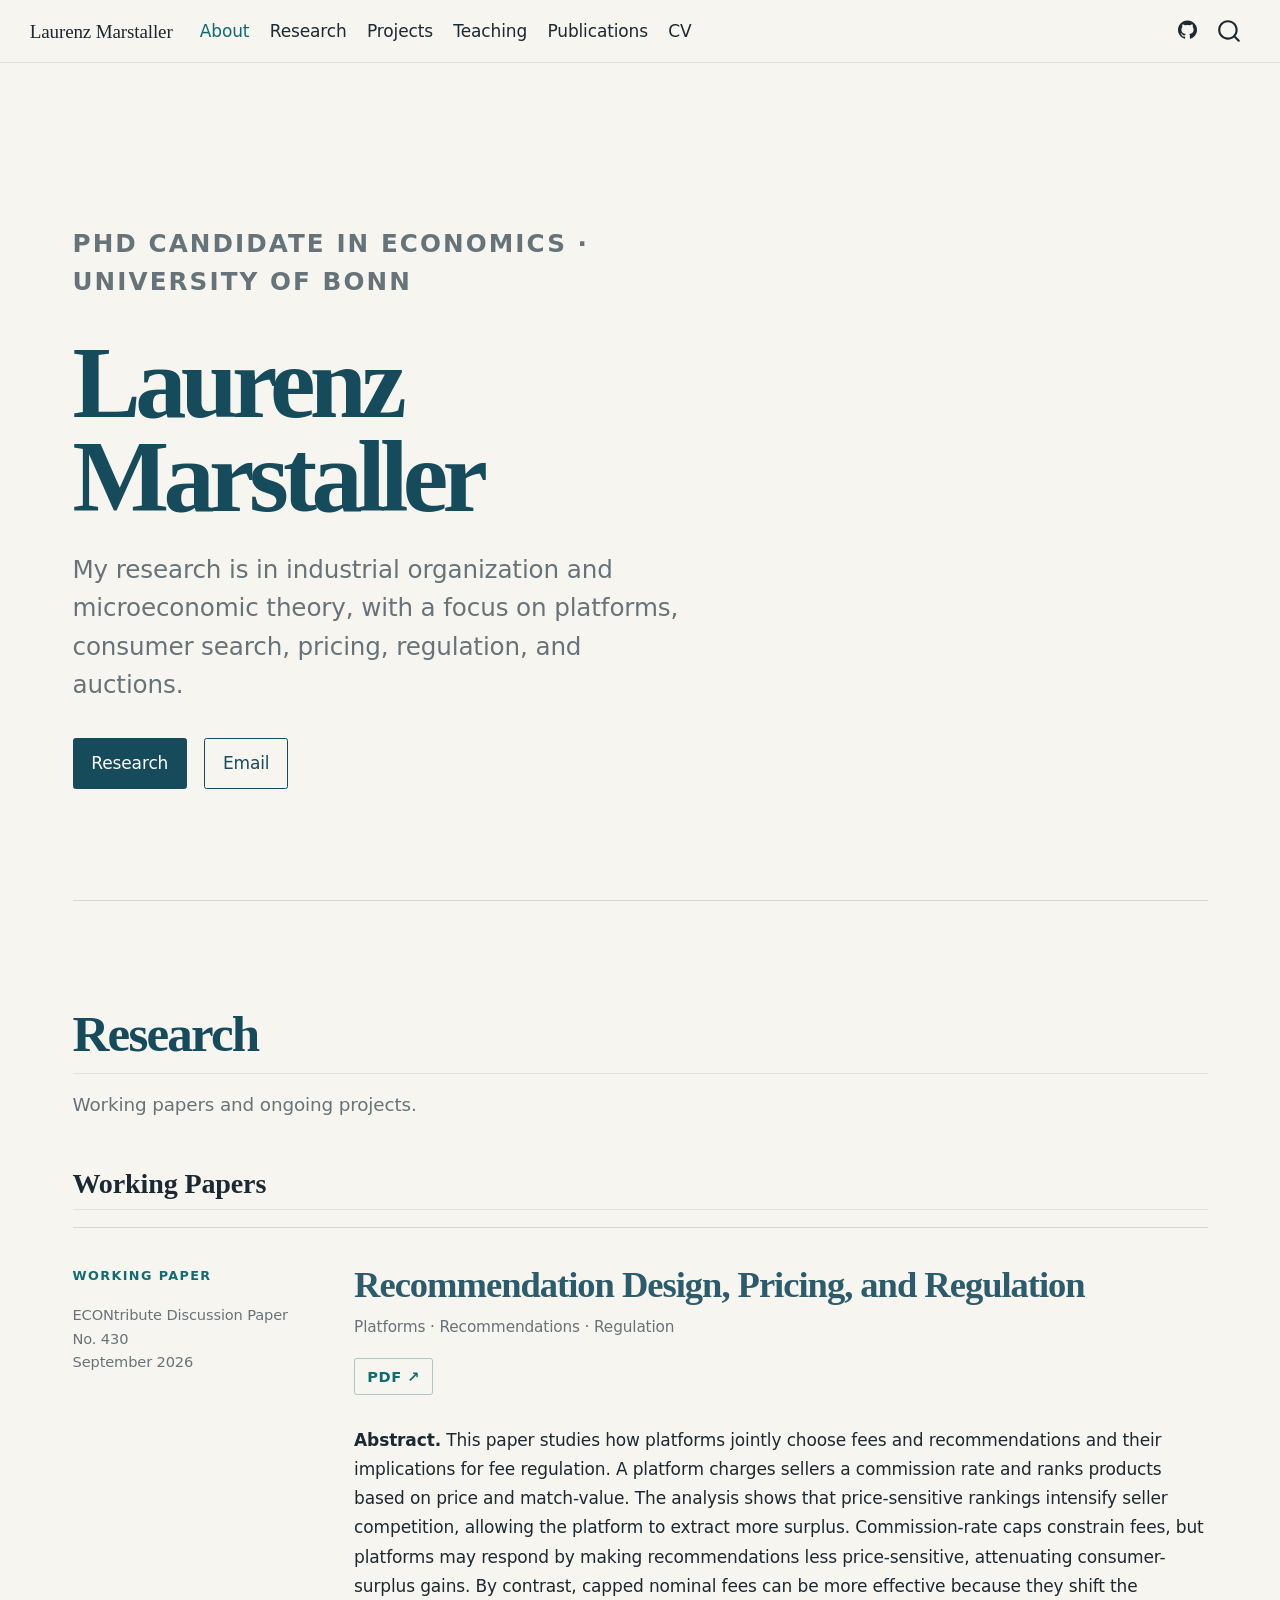
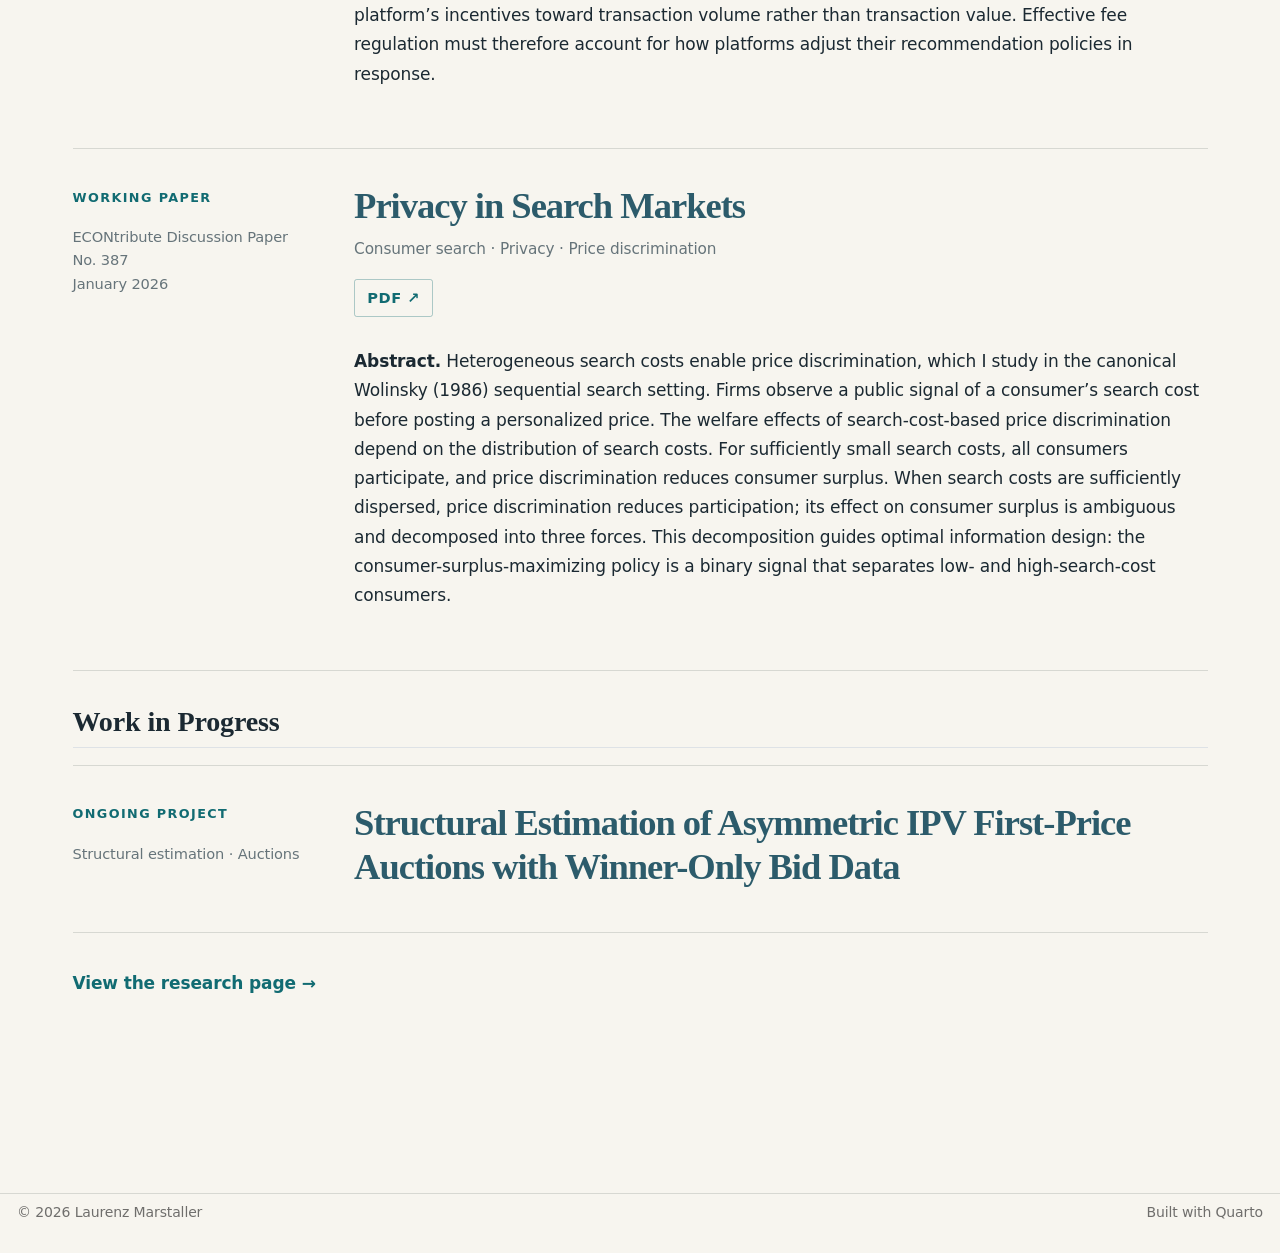
==== index.html @ 15c40e7c "Built site for gh-pages" ====
<!DOCTYPE html>
<html xmlns="http://www.w3.org/1999/xhtml" lang="en" xml:lang="en"><head>

<meta charset="utf-8">
<meta name="generator" content="quarto-1.10.18">

<meta name="viewport" content="width=device-width, initial-scale=1.0, user-scalable=yes">

<meta name="description" content="PhD candidate in Economics at the University of Bonn">

<title>Laurenz Marstaller</title>
<style>
/* Default styles provided by pandoc.
** See https://pandoc.org/MANUAL.html#variables-for-html for config info.
*/
span.smallcaps{font-variant: small-caps;}
div.columns{display: flex; gap: 1.5em;}
div.column{flex: auto;}
@media screen {
div.columns{gap: min(4vw, 1.5em);}
div.column{overflow-x: auto;}
}
div.hanging-indent{margin-left: 1.5em; text-indent: -1.5em;}
ul.task-list{list-style: none;}
ul.task-list li input[type="checkbox"] {
  width: 0.8em;
  margin: 0 0.8em 0.2em -1em; /* quarto-specific, see https://github.com/quarto-dev/quarto-cli/issues/4556 */ 
  vertical-align: middle;
}
</style>


<script src="site_libs/quarto-nav/quarto-nav.js"></script>
<script src="site_libs/clipboard/clipboard.min.js"></script>
<script src="site_libs/quarto-search/autocomplete.umd.js"></script>
<script src="site_libs/quarto-search/fuse.min.js"></script>
<script src="site_libs/quarto-search/quarto-search.js"></script>
<meta name="quarto:offset" content="./">
<script src="site_libs/quarto-html/quarto.js" type="module"></script>
<script src="site_libs/quarto-html/tabsets/tabsets.js" type="module"></script>
<script src="site_libs/quarto-html/popper.min.js"></script>
<script src="site_libs/quarto-html/tippy.umd.min.js"></script>
<script src="site_libs/quarto-html/anchor.min.js"></script>
<link href="site_libs/quarto-html/tippy.css" rel="stylesheet">
<link href="site_libs/quarto-html/quarto-syntax-highlighting-64a204ab8560d761af7679ceaba22944.css" rel="stylesheet" id="quarto-text-highlighting-styles">
<script src="site_libs/bootstrap/bootstrap.min.js"></script>
<link href="site_libs/bootstrap/bootstrap-icons.css" rel="stylesheet">
<link href="site_libs/bootstrap/bootstrap-db47bba4488d42dd11050252a118be88.min.css" rel="stylesheet" append-hash="true" id="quarto-bootstrap" data-mode="light">
<script id="quarto-search-options" type="application/json">{
  "location": "navbar",
  "copy-button": false,
  "collapse-after": 3,
  "panel-placement": "end",
  "type": "overlay",
  "limit": 50,
  "keyboard-shortcut": [
    "f",
    "/",
    "s"
  ],
  "show-item-context": false,
  "language": {
    "search-no-results-text": "No results",
    "search-matching-documents-text": "matching documents",
    "search-copy-link-title": "Copy link to search",
    "search-hide-matches-text": "Hide additional matches",
    "search-more-match-text": "more match in this document",
    "search-more-matches-text": "more matches in this document",
    "search-clear-button-title": "Clear",
    "search-text-placeholder": "",
    "search-detached-cancel-button-title": "Cancel",
    "search-submit-button-title": "Submit",
    "search-label": "Search"
  }
}</script>
<style>html{ scroll-behavior: smooth; }</style>


</head>

<body class="nav-fixed quarto-light">

<div id="quarto-search-results"></div>
  <header id="quarto-header" class="headroom fixed-top">
    <nav class="navbar navbar-expand-lg " data-bs-theme="dark">
      <div class="navbar-container container-fluid">
      <div class="navbar-brand-container mx-auto">
    <a class="navbar-brand" href="./index.html">
    <span class="navbar-title">Laurenz Marstaller</span>
    </a>
  </div>
            <div id="quarto-search" class="" title="Search"></div>
          <button class="navbar-toggler" type="button" data-bs-toggle="collapse" data-bs-target="#navbarCollapse" aria-controls="navbarCollapse" role="menu" aria-expanded="false" aria-label="Toggle navigation" onclick="if (window.quartoToggleHeadroom) { window.quartoToggleHeadroom(); }">
  <span class="navbar-toggler-icon"></span>
</button>
          <div class="collapse navbar-collapse" id="navbarCollapse">
            <ul class="navbar-nav navbar-nav-scroll me-auto">
  <li class="nav-item">
    <a class="nav-link active" href="./index.html" aria-current="page"> 
<span class="menu-text">About</span></a>
  </li>  
  <li class="nav-item">
    <a class="nav-link" href="./research.html"> 
<span class="menu-text">Research</span></a>
  </li>  
  <li class="nav-item">
    <a class="nav-link" href="./projects.html"> 
<span class="menu-text">Projects</span></a>
  </li>  
  <li class="nav-item">
    <a class="nav-link" href="./teaching.html"> 
<span class="menu-text">Teaching</span></a>
  </li>  
  <li class="nav-item">
    <a class="nav-link" href="./publications.html"> 
<span class="menu-text">Publications</span></a>
  </li>  
  <li class="nav-item">
    <a class="nav-link" href="./cv.html"> 
<span class="menu-text">CV</span></a>
  </li>  
</ul>
            <ul class="navbar-nav navbar-nav-scroll ms-auto">
  <li class="nav-item compact">
    <a class="nav-link" href="https://github.com/LaurenzMarstaller"> <i class="bi bi-github" role="img" aria-label="GitHub">
</i> 
<span class="menu-text"></span></a>
  </li>  
</ul>
          </div> <!-- /navcollapse -->
            <div class="quarto-navbar-tools">
</div>
      </div> <!-- /container-fluid -->
    </nav>
</header>
<!-- content -->
<div id="quarto-content" class="quarto-container page-columns page-rows-contents page-layout-full page-navbar">
<!-- sidebar -->
<!-- margin-sidebar -->
    
<!-- main -->
<main class="content column-page" id="quarto-document-content"><header id="title-block-header" class="quarto-title-block"></header>




<div class="academic-hero">
<div class="hero-kicker">
<p>PHD CANDIDATE IN ECONOMICS · UNIVERSITY OF BONN</p>
</div>
<section id="laurenz-marstaller" class="level1">
<h1>Laurenz Marstaller</h1>
<p>My research is in industrial organization and microeconomic theory, with a focus on platforms, consumer search, pricing, regulation, and auctions.</p>
<p><a href="./research.html" class="btn btn-primary">Research</a> <a href="mailto:laurenz.marstaller@uni-bonn.de" class="btn btn-outline-primary">Email</a></p>
</section>
</div>
<div class="section-rule">

</div>
<div class="research-section">
<section id="research" class="level2 section-heading">
<h2 class="anchored" data-anchor-id="research">Research</h2>
<p>Working papers and ongoing projects.</p>
</section>
<section id="working-papers" class="level2">
<h2 class="anchored" data-anchor-id="working-papers">Working Papers</h2>
<div class="paper-list">
<div class="paper-card">
<div class="paper-meta">
<div class="paper-type">
<p>Working paper</p>
</div>
<p>ECONtribute Discussion Paper No.&nbsp;430<br>
September 2026</p>
</div>
<section id="recommendation-design-pricing-and-regulation" class="level3 paper-body">
<h3 class="anchored" data-anchor-id="recommendation-design-pricing-and-regulation">Recommendation Design, Pricing, and Regulation</h3>
<div class="paper-topics">
<p>Platforms · Recommendations · Regulation</p>
</div>
<p><a href="https://www.econtribute.de/RePEc/ajk/ajkdps/ECONtribute_430_2026.pdf" class="paper-link">PDF</a></p>
<p><strong>Abstract.</strong> This paper studies how platforms jointly choose fees and recommendations and their implications for fee regulation. A platform charges sellers a commission rate and ranks products based on price and match-value. The analysis shows that price-sensitive rankings intensify seller competition, allowing the platform to extract more surplus. Commission-rate caps constrain fees, but platforms may respond by making recommendations less price-sensitive, attenuating consumer-surplus gains. By contrast, capped nominal fees can be more effective because they shift the platform’s incentives toward transaction volume rather than transaction value. Effective fee regulation must therefore account for how platforms adjust their recommendation policies in response.</p>
</section>
</div>
<div class="paper-card">
<div class="paper-meta">
<div class="paper-type">
<p>Working paper</p>
</div>
<p>ECONtribute Discussion Paper No.&nbsp;387<br>
January 2026</p>
</div>
<section id="privacy-in-search-markets" class="level3 paper-body">
<h3 class="anchored" data-anchor-id="privacy-in-search-markets">Privacy in Search Markets</h3>
<div class="paper-topics">
<p>Consumer search · Privacy · Price discrimination</p>
</div>
<p><a href="https://www.econtribute.de/RePEc/ajk/ajkdps/ECONtribute_387_2026.pdf" class="paper-link">PDF</a></p>
<p><strong>Abstract.</strong> Heterogeneous search costs enable price discrimination, which I study in the canonical Wolinsky (1986) sequential search setting. Firms observe a public signal of a consumer’s search cost before posting a personalized price. The welfare effects of search-cost-based price discrimination depend on the distribution of search costs. For sufficiently small search costs, all consumers participate, and price discrimination reduces consumer surplus. When search costs are sufficiently dispersed, price discrimination reduces participation; its effect on consumer surplus is ambiguous and decomposed into three forces. This decomposition guides optimal information design: the consumer-surplus-maximizing policy is a binary signal that separates low- and high-search-cost consumers.</p>
</section>
</div>
</div>
</section>
<section id="work-in-progress" class="level2">
<h2 class="anchored" data-anchor-id="work-in-progress">Work in Progress</h2>
<div class="paper-list">
<div class="paper-card paper-card-compact">
<div class="paper-meta">
<div class="paper-type">
<p>Ongoing project</p>
</div>
<p>Structural estimation · Auctions</p>
</div>
<section id="structural-estimation-of-asymmetric-ipv-first-price-auctions-with-winner-only-bid-data" class="level3 paper-body">
<h3 class="anchored" data-anchor-id="structural-estimation-of-asymmetric-ipv-first-price-auctions-with-winner-only-bid-data">Structural Estimation of Asymmetric IPV First-Price Auctions with Winner-Only Bid Data</h3>
</section>
</div>
</div>
<p><a href="./research.html" class="research-more">View the research page →</a></p>
</section>
</div>



</main> <!-- /main -->
<script id="quarto-html-after-body" type="application/javascript">
  window.document.addEventListener("DOMContentLoaded", function (event) {
    const icon = "";
    const anchorJS = new window.AnchorJS();
    anchorJS.options = {
      placement: 'right',
      icon: icon
    };
    anchorJS.add('.anchored');
    const isCodeAnnotation = (el) => {
      for (const clz of el.classList) {
        if (clz.startsWith('code-annotation-')) {                     
          return true;
        }
      }
      return false;
    }
    const onCopySuccess = function(e) {
      // button target
      const button = e.trigger;
      // don't keep focus
      button.blur();
      // flash "checked"
      button.classList.add('code-copy-button-checked');
      var currentTitle = button.getAttribute("title");
      button.setAttribute("title", "Copied!");
      let tooltip;
      if (window.bootstrap) {
        button.setAttribute("data-bs-toggle", "tooltip");
        button.setAttribute("data-bs-placement", "left");
        button.setAttribute("data-bs-title", "Copied!");
        tooltip = new bootstrap.Tooltip(button, 
          { trigger: "manual", 
            customClass: "code-copy-button-tooltip",
            offset: [0, -8]});
        tooltip.show();    
      }
      setTimeout(function() {
        if (tooltip) {
          tooltip.hide();
          button.removeAttribute("data-bs-title");
          button.removeAttribute("data-bs-toggle");
          button.removeAttribute("data-bs-placement");
        }
        button.setAttribute("title", currentTitle);
        button.classList.remove('code-copy-button-checked');
      }, 1000);
      // clear code selection
      e.clearSelection();
    }
    const getTextToCopy = function(trigger) {
      const outerScaffold = trigger.parentElement.cloneNode(true);
      const codeEl = outerScaffold.querySelector('code');
      for (const childEl of codeEl.children) {
        if (isCodeAnnotation(childEl)) {
          childEl.remove();
        }
      }
      return codeEl.innerText;
    }
    const clipboard = new window.ClipboardJS('.code-copy-button:not([data-in-quarto-modal])', {
      text: getTextToCopy
    });
    clipboard.on('success', onCopySuccess);
    if (window.document.getElementById('quarto-embedded-source-code-modal')) {
      const clipboardModal = new window.ClipboardJS('.code-copy-button[data-in-quarto-modal]', {
        text: getTextToCopy,
        container: window.document.getElementById('quarto-embedded-source-code-modal')
      });
      clipboardModal.on('success', onCopySuccess);
    }
      var localhostRegex = new RegExp(/^(?:http|https):\/\/localhost\:?[0-9]*\//);
      var mailtoRegex = new RegExp(/^mailto:/);
        var filterRegex = new RegExp("https:\/\/laurenzmarstaller\.github\.io");
      var isInternal = (href) => {
          return filterRegex.test(href) || localhostRegex.test(href) || mailtoRegex.test(href);
      }
      // Inspect non-navigation links and adorn them if external
     var links = window.document.querySelectorAll('a[href]:not(.nav-link):not(.navbar-brand):not(.toc-action):not(.sidebar-link):not(.sidebar-item-toggle):not(.pagination-link):not(.no-external):not([aria-hidden]):not(.dropdown-item):not(.quarto-navigation-tool):not(.about-link)');
      for (var i=0; i<links.length; i++) {
        const link = links[i];
        if (!isInternal(link.href)) {
          // undo the damage that might have been done by quarto-nav.js in the case of
          // links that we want to consider external
          if (link.dataset.originalHref !== undefined) {
            link.href = link.dataset.originalHref;
          }
            // target, if specified
            link.setAttribute("target", "_blank");
            if (link.getAttribute("rel") === null) {
              link.setAttribute("rel", "noopener");
            }
        }
      }
    function tippyHover(el, contentFn, onTriggerFn, onUntriggerFn) {
      const config = {
        allowHTML: true,
        maxWidth: 500,
        delay: 100,
        arrow: false,
        appendTo: function(el) {
            return el.parentElement;
        },
        interactive: true,
        interactiveBorder: 10,
        theme: 'quarto',
        placement: 'bottom-start',
      };
      if (contentFn) {
        config.content = contentFn;
      }
      if (onTriggerFn) {
        config.onTrigger = onTriggerFn;
      }
      if (onUntriggerFn) {
        config.onUntrigger = onUntriggerFn;
      }
      window.tippy(el, config); 
    }
    const noterefs = window.document.querySelectorAll('a[role="doc-noteref"]');
    for (var i=0; i<noterefs.length; i++) {
      const ref = noterefs[i];
      tippyHover(ref, function() {
        // use id or data attribute instead here
        let href = ref.getAttribute('data-footnote-href') || ref.getAttribute('href');
        try { href = new URL(href).hash; } catch {}
        const id = href.replace(/^#\/?/, "");
        const note = window.document.getElementById(id);
        if (note) {
          return note.innerHTML;
        } else {
          return "";
        }
      });
    }
    const xrefs = window.document.querySelectorAll('a.quarto-xref');
    const processXRef = (id, note) => {
      // Strip column container classes
      const stripColumnClz = (el) => {
        el.classList.remove("page-full", "page-columns");
        if (el.children) {
          for (const child of el.children) {
            stripColumnClz(child);
          }
        }
      }
      stripColumnClz(note)
      if (id === null || id.startsWith('sec-')) {
        // Special case sections, only their first couple elements
        const container = document.createElement("div");
        if (note.children && note.children.length > 2) {
          container.appendChild(note.children[0].cloneNode(true));
          for (let i = 1; i < note.children.length; i++) {
            const child = note.children[i];
            if (child.tagName === "P" && child.innerText === "") {
              continue;
            } else {
              container.appendChild(child.cloneNode(true));
              break;
            }
          }
          if (window.Quarto?.typesetMath) {
            window.Quarto.typesetMath(container);
          }
          return container.innerHTML
        } else {
          if (window.Quarto?.typesetMath) {
            window.Quarto.typesetMath(note);
          }
          return note.innerHTML;
        }
      } else {
        // Remove any anchor links if they are present
        const anchorLink = note.querySelector('a.anchorjs-link');
        if (anchorLink) {
          anchorLink.remove();
        }
        if (window.Quarto?.typesetMath) {
          window.Quarto.typesetMath(note);
        }
        if (note.classList.contains("callout")) {
          return note.outerHTML;
        } else {
          return note.innerHTML;
        }
      }
    }
    for (var i=0; i<xrefs.length; i++) {
      const xref = xrefs[i];
      tippyHover(xref, undefined, function(instance) {
        instance.disable();
        let url = xref.getAttribute('href');
        let hash = undefined; 
        if (url.startsWith('#')) {
          hash = url;
        } else {
          try { hash = new URL(url).hash; } catch {}
        }
        if (hash) {
          const id = hash.replace(/^#\/?/, "");
          const note = window.document.getElementById(id);
          if (note !== null) {
            try {
              const html = processXRef(id, note.cloneNode(true));
              instance.setContent(html);
            } finally {
              instance.enable();
              instance.show();
            }
          } else {
            // See if we can fetch this
            fetch(url.split('#')[0])
            .then(res => res.text())
            .then(html => {
              const parser = new DOMParser();
              const htmlDoc = parser.parseFromString(html, "text/html");
              const note = htmlDoc.getElementById(id);
              if (note !== null) {
                const html = processXRef(id, note);
                instance.setContent(html);
              } 
            }).finally(() => {
              instance.enable();
              instance.show();
            });
          }
        } else {
          // See if we can fetch a full url (with no hash to target)
          // This is a special case and we should probably do some content thinning / targeting
          fetch(url)
          .then(res => res.text())
          .then(html => {
            const parser = new DOMParser();
            const htmlDoc = parser.parseFromString(html, "text/html");
            const note = htmlDoc.querySelector('main.content');
            if (note !== null) {
              // This should only happen for chapter cross references
              // (since there is no id in the URL)
              // remove the first header
              if (note.children.length > 0 && note.children[0].tagName === "HEADER") {
                note.children[0].remove();
              }
              const html = processXRef(null, note);
              instance.setContent(html);
            } 
          }).finally(() => {
            instance.enable();
            instance.show();
          });
        }
      }, function(instance) {
      });
    }
        let selectedAnnoteEl;
        const selectorForAnnotation = ( cell, annotation) => {
          let cellAttr = 'data-code-cell="' + cell + '"';
          let lineAttr = 'data-code-annotation="' +  annotation + '"';
          const selector = 'span[' + cellAttr + '][' + lineAttr + ']';
          return selector;
        }
        const selectCodeLines = (annoteEl) => {
          const doc = window.document;
          const targetCell = annoteEl.getAttribute("data-target-cell");
          const targetAnnotation = annoteEl.getAttribute("data-target-annotation");
          const annoteSpan = window.document.querySelector(selectorForAnnotation(targetCell, targetAnnotation));
          const lines = annoteSpan.getAttribute("data-code-lines").split(",");
          const lineIds = lines.map((line) => {
            return targetCell + "-" + line;
          })
          let top = null;
          let height = null;
          let parent = null;
          if (lineIds.length > 0) {
              //compute the position of the single el (top and bottom and make a div)
              const el = window.document.getElementById(lineIds[0]);
              top = el.offsetTop;
              height = el.offsetHeight;
              parent = el.parentElement.parentElement;
            if (lineIds.length > 1) {
              const lastEl = window.document.getElementById(lineIds[lineIds.length - 1]);
              const bottom = lastEl.offsetTop + lastEl.offsetHeight;
              height = bottom - top;
            }
            if (top !== null && height !== null && parent !== null) {
              // cook up a div (if necessary) and position it 
              let div = window.document.getElementById("code-annotation-line-highlight");
              if (div === null) {
                div = window.document.createElement("div");
                div.setAttribute("id", "code-annotation-line-highlight");
                div.style.position = 'absolute';
                parent.appendChild(div);
              }
              div.style.top = top - 2 + "px";
              div.style.height = height + 4 + "px";
              div.style.left = 0;
              let gutterDiv = window.document.getElementById("code-annotation-line-highlight-gutter");
              if (gutterDiv === null) {
                gutterDiv = window.document.createElement("div");
                gutterDiv.setAttribute("id", "code-annotation-line-highlight-gutter");
                gutterDiv.style.position = 'absolute';
                const codeCell = window.document.getElementById(targetCell);
                const gutter = codeCell.querySelector('.code-annotation-gutter');
                gutter.appendChild(gutterDiv);
              }
              gutterDiv.style.top = top - 2 + "px";
              gutterDiv.style.height = height + 4 + "px";
            }
            selectedAnnoteEl = annoteEl;
          }
        };
        const unselectCodeLines = () => {
          const elementsIds = ["code-annotation-line-highlight", "code-annotation-line-highlight-gutter"];
          elementsIds.forEach((elId) => {
            const div = window.document.getElementById(elId);
            if (div) {
              div.remove();
            }
          });
          selectedAnnoteEl = undefined;
        };
          // Handle positioning of the toggle
      window.addEventListener(
        "resize",
        throttle(() => {
          elRect = undefined;
          if (selectedAnnoteEl) {
            selectCodeLines(selectedAnnoteEl);
          }
        }, 10)
      );
      function throttle(fn, ms) {
      let throttle = false;
      let timer;
        return (...args) => {
          if(!throttle) { // first call gets through
              fn.apply(this, args);
              throttle = true;
          } else { // all the others get throttled
              if(timer) clearTimeout(timer); // cancel #2
              timer = setTimeout(() => {
                fn.apply(this, args);
                timer = throttle = false;
              }, ms);
          }
        };
      }
        // Attach click handler to the DT
        const annoteDls = window.document.querySelectorAll('dt[data-target-cell]');
        for (const annoteDlNode of annoteDls) {
          annoteDlNode.addEventListener('click', (event) => {
            const clickedEl = event.target;
            if (clickedEl !== selectedAnnoteEl) {
              unselectCodeLines();
              const activeEl = window.document.querySelector('dt[data-target-cell].code-annotation-active');
              if (activeEl) {
                activeEl.classList.remove('code-annotation-active');
              }
              selectCodeLines(clickedEl);
              clickedEl.classList.add('code-annotation-active');
            } else {
              // Unselect the line
              unselectCodeLines();
              clickedEl.classList.remove('code-annotation-active');
            }
          });
        }
    const findCites = (el) => {
      const parentEl = el.parentElement;
      if (parentEl) {
        const cites = parentEl.dataset.cites;
        if (cites) {
          return {
            el,
            cites: cites.split(' ')
          };
        } else {
          return findCites(el.parentElement)
        }
      } else {
        return undefined;
      }
    };
    var bibliorefs = window.document.querySelectorAll('a[role="doc-biblioref"]');
    for (var i=0; i<bibliorefs.length; i++) {
      const ref = bibliorefs[i];
      const citeInfo = findCites(ref);
      if (citeInfo) {
        tippyHover(citeInfo.el, function() {
          var popup = window.document.createElement('div');
          citeInfo.cites.forEach(function(cite) {
            var citeDiv = window.document.createElement('div');
            citeDiv.classList.add('hanging-indent');
            citeDiv.classList.add('csl-entry');
            var biblioDiv = window.document.getElementById('ref-' + cite);
            if (biblioDiv) {
              citeDiv.innerHTML = biblioDiv.innerHTML;
            }
            popup.appendChild(citeDiv);
          });
          return popup.innerHTML;
        });
      }
    }
  });
  </script>
</div> <!-- /content -->
<footer class="footer">
  <div class="nav-footer">
    <div class="nav-footer-left">
<p>© 2026 Laurenz Marstaller</p>
</div>   
    <div class="nav-footer-center">
      &nbsp;
    </div>
    <div class="nav-footer-right">
<p>Built with Quarto</p>
</div>
  </div>
</footer>




<script src="site_libs/quarto-html/zenscroll-min.js"></script>
</body></html>
---- site_libs/quarto-html/tippy.css ----
.tippy-box[data-animation=fade][data-state=hidden]{opacity:0}[data-tippy-root]{max-width:calc(100vw - 10px)}.tippy-box{position:relative;background-color:#333;color:#fff;border-radius:4px;font-size:14px;line-height:1.4;white-space:normal;outline:0;transition-property:transform,visibility,opacity}.tippy-box[data-placement^=top]>.tippy-arrow{bottom:0}.tippy-box[data-placement^=top]>.tippy-arrow:before{bottom:-7px;left:0;border-width:8px 8px 0;border-top-color:initial;transform-origin:center top}.tippy-box[data-placement^=bottom]>.tippy-arrow{top:0}.tippy-box[data-placement^=bottom]>.tippy-arrow:before{top:-7px;left:0;border-width:0 8px 8px;border-bottom-color:initial;transform-origin:center bottom}.tippy-box[data-placement^=left]>.tippy-arrow{right:0}.tippy-box[data-placement^=left]>.tippy-arrow:before{border-width:8px 0 8px 8px;border-left-color:initial;right:-7px;transform-origin:center left}.tippy-box[data-placement^=right]>.tippy-arrow{left:0}.tippy-box[data-placement^=right]>.tippy-arrow:before{left:-7px;border-width:8px 8px 8px 0;border-right-color:initial;transform-origin:center right}.tippy-box[data-inertia][data-state=visible]{transition-timing-function:cubic-bezier(.54,1.5,.38,1.11)}.tippy-arrow{width:16px;height:16px;color:#333}.tippy-arrow:before{content:"";position:absolute;border-color:transparent;border-style:solid}.tippy-content{position:relative;padding:5px 9px;z-index:1}
---- site_libs/quarto-html/quarto-syntax-highlighting-64a204ab8560d761af7679ceaba22944.css ----
/* quarto syntax highlight colors */
:root {
  --quarto-hl-ot-color: #003B4F;
  --quarto-hl-at-color: #657422;
  --quarto-hl-ss-color: #20794D;
  --quarto-hl-an-color: #5E5E5E;
  --quarto-hl-fu-color: #4758AB;
  --quarto-hl-st-color: #20794D;
  --quarto-hl-cf-color: #003B4F;
  --quarto-hl-op-color: #5E5E5E;
  --quarto-hl-er-color: #AD0000;
  --quarto-hl-bn-color: #AD0000;
  --quarto-hl-al-color: #AD0000;
  --quarto-hl-va-color: #111111;
  --quarto-hl-bu-color: inherit;
  --quarto-hl-ex-color: inherit;
  --quarto-hl-pp-color: #AD0000;
  --quarto-hl-in-color: #5E5E5E;
  --quarto-hl-vs-color: #20794D;
  --quarto-hl-wa-color: #5E5E5E;
  --quarto-hl-do-color: #5E5E5E;
  --quarto-hl-im-color: #00769E;
  --quarto-hl-ch-color: #20794D;
  --quarto-hl-dt-color: #AD0000;
  --quarto-hl-fl-color: #AD0000;
  --quarto-hl-co-color: #5E5E5E;
  --quarto-hl-cv-color: #5E5E5E;
  --quarto-hl-cn-color: #8f5902;
  --quarto-hl-sc-color: #5E5E5E;
  --quarto-hl-dv-color: #AD0000;
  --quarto-hl-kw-color: #003B4F;
}

/* other quarto variables */
:root {
  --quarto-font-monospace: SFMono-Regular, Menlo, Monaco, Consolas, "Liberation Mono", "Courier New", monospace;
}

/* syntax highlight based on Pandoc's rules */
pre > code.sourceCode > span {
  color: #003B4F;
}

code.sourceCode > span {
  color: #003B4F;
}

div.sourceCode,
div.sourceCode pre.sourceCode {
  color: #003B4F;
}

/* Normal */
code span {
  color: #003B4F;
}

/* Alert */
code span.al {
  color: #AD0000;
  font-style: inherit;
}

/* Annotation */
code span.an {
  color: #5E5E5E;
  font-style: inherit;
}

/* Attribute */
code span.at {
  color: #657422;
  font-style: inherit;
}

/* BaseN */
code span.bn {
  color: #AD0000;
  font-style: inherit;
}

/* BuiltIn */
code span.bu {
  font-style: inherit;
}

/* ControlFlow */
code span.cf {
  color: #003B4F;
  font-weight: bold;
  font-style: inherit;
}

/* Char */
code span.ch {
  color: #20794D;
  font-style: inherit;
}

/* Constant */
code span.cn {
  color: #8f5902;
  font-style: inherit;
}

/* Comment */
code span.co {
  color: #5E5E5E;
  font-style: inherit;
}

/* CommentVar */
code span.cv {
  color: #5E5E5E;
  font-style: italic;
}

/* Documentation */
code span.do {
  color: #5E5E5E;
  font-style: italic;
}

/* DataType */
code span.dt {
  color: #AD0000;
  font-style: inherit;
}

/* DecVal */
code span.dv {
  color: #AD0000;
  font-style: inherit;
}

/* Error */
code span.er {
  color: #AD0000;
  font-style: inherit;
}

/* Extension */
code span.ex {
  font-style: inherit;
}

/* Float */
code span.fl {
  color: #AD0000;
  font-style: inherit;
}

/* Function */
code span.fu {
  color: #4758AB;
  font-style: inherit;
}

/* Import */
code span.im {
  color: #00769E;
  font-style: inherit;
}

/* Information */
code span.in {
  color: #5E5E5E;
  font-style: inherit;
}

/* Keyword */
code span.kw {
  color: #003B4F;
  font-weight: bold;
  font-style: inherit;
}

/* Operator */
code span.op {
  color: #5E5E5E;
  font-style: inherit;
}

/* Other */
code span.ot {
  color: #003B4F;
  font-style: inherit;
}

/* Preprocessor */
code span.pp {
  color: #AD0000;
  font-style: inherit;
}

/* SpecialChar */
code span.sc {
  color: #5E5E5E;
  font-style: inherit;
}

/* SpecialString */
code span.ss {
  color: #20794D;
  font-style: inherit;
}

/* String */
code span.st {
  color: #20794D;
  font-style: inherit;
}

/* Variable */
code span.va {
  color: #111111;
  font-style: inherit;
}

/* VerbatimString */
code span.vs {
  color: #20794D;
  font-style: inherit;
}

/* Warning */
code span.wa {
  color: #5E5E5E;
  font-style: italic;
}

.prevent-inlining {
  content: "</";
}

/*# sourceMappingURL=9d8d5bb603a83b8298b89080a598c93b.css.map */
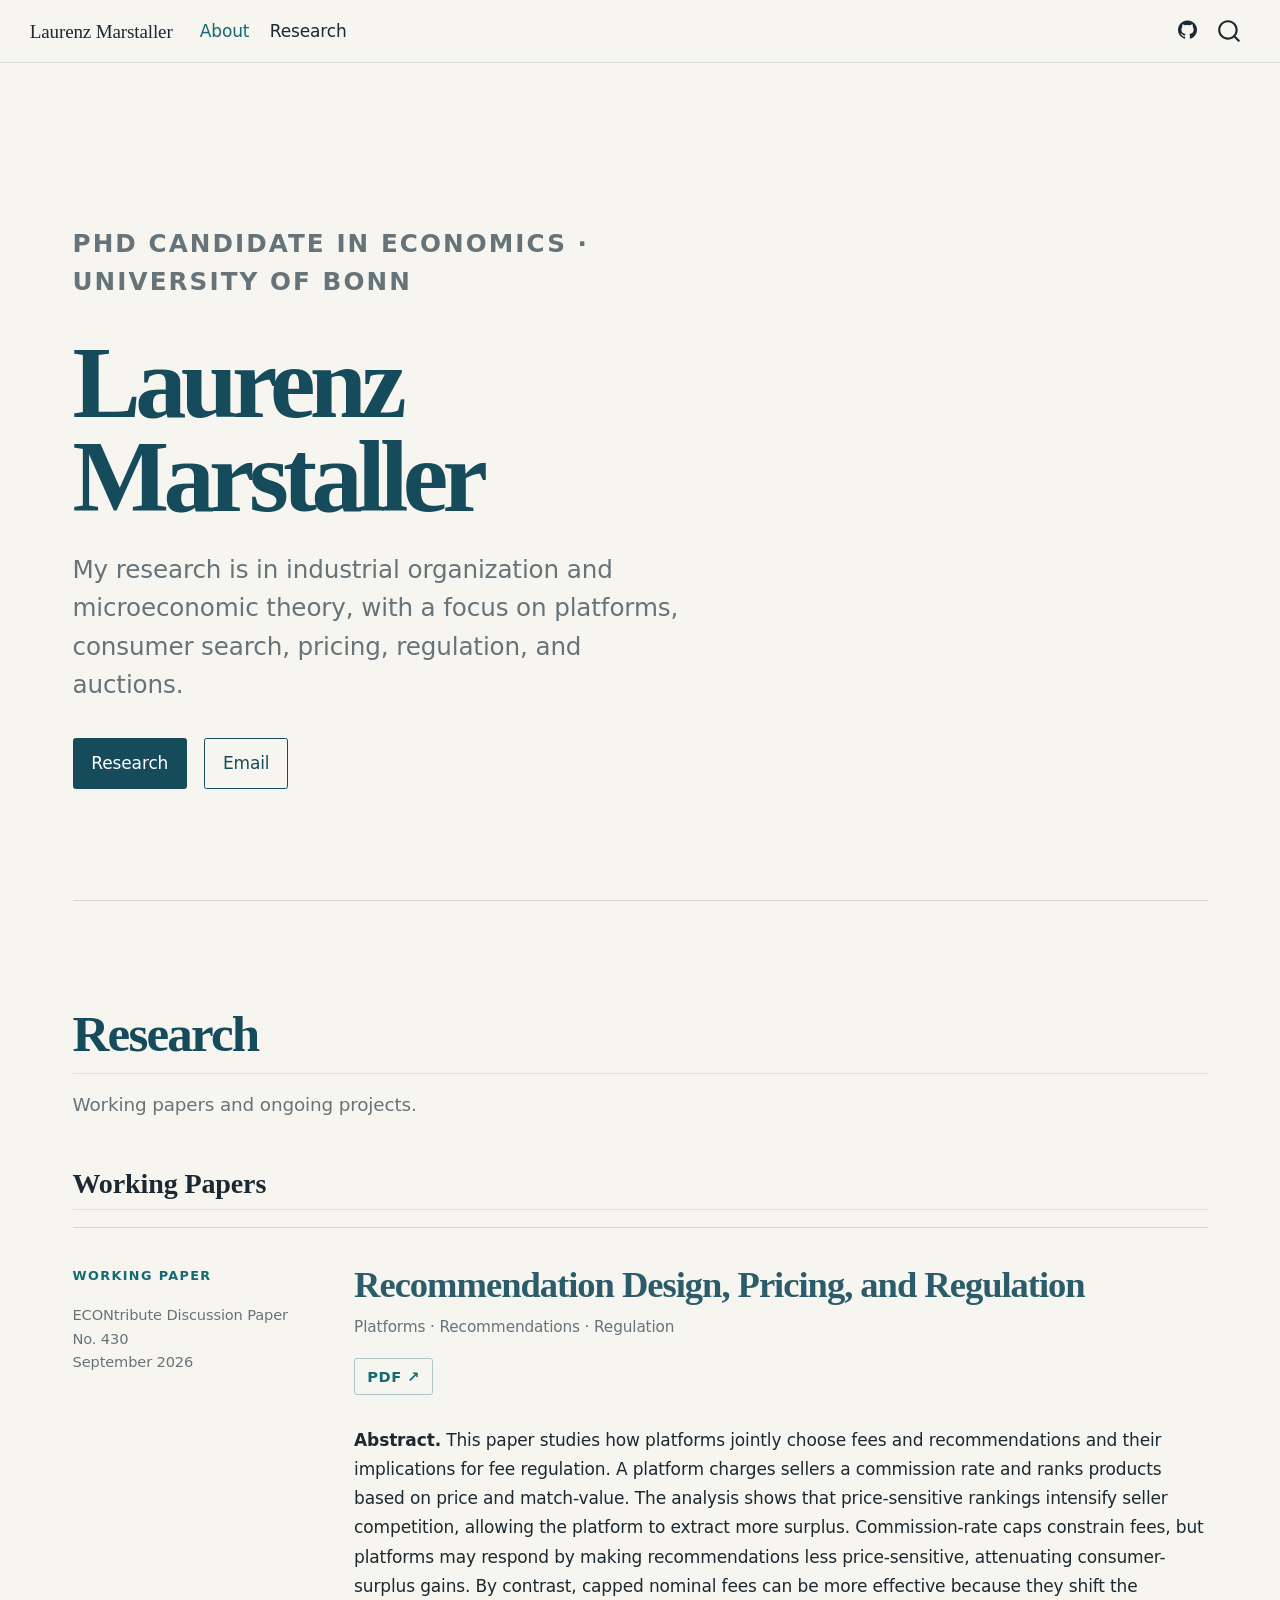
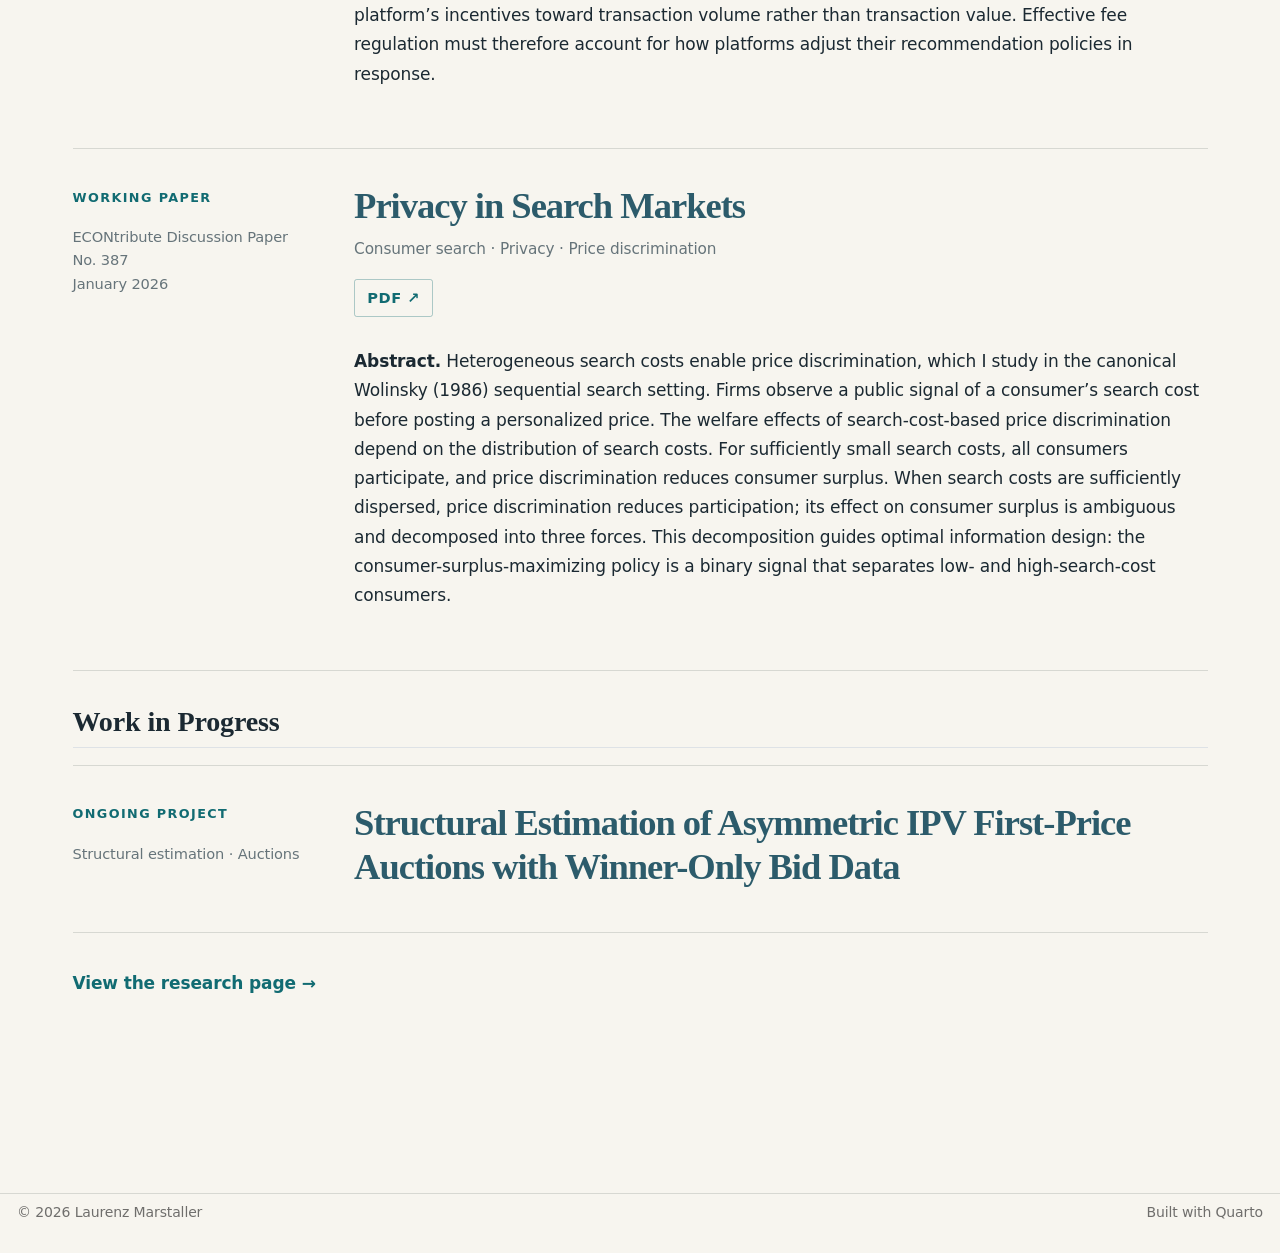
==== commit 410c006d: "Built site for gh-pages" ====
--- a/index.html
+++ b/index.html
@@ -103,22 +103,6 @@
     <a class="nav-link" href="./research.html"> 
 <span class="menu-text">Research</span></a>
   </li>  
-  <li class="nav-item">
-    <a class="nav-link" href="./projects.html"> 
-<span class="menu-text">Projects</span></a>
-  </li>  
-  <li class="nav-item">
-    <a class="nav-link" href="./teaching.html"> 
-<span class="menu-text">Teaching</span></a>
-  </li>  
-  <li class="nav-item">
-    <a class="nav-link" href="./publications.html"> 
-<span class="menu-text">Publications</span></a>
-  </li>  
-  <li class="nav-item">
-    <a class="nav-link" href="./cv.html"> 
-<span class="menu-text">CV</span></a>
-  </li>  
 </ul>
             <ul class="navbar-nav navbar-nav-scroll ms-auto">
   <li class="nav-item compact">
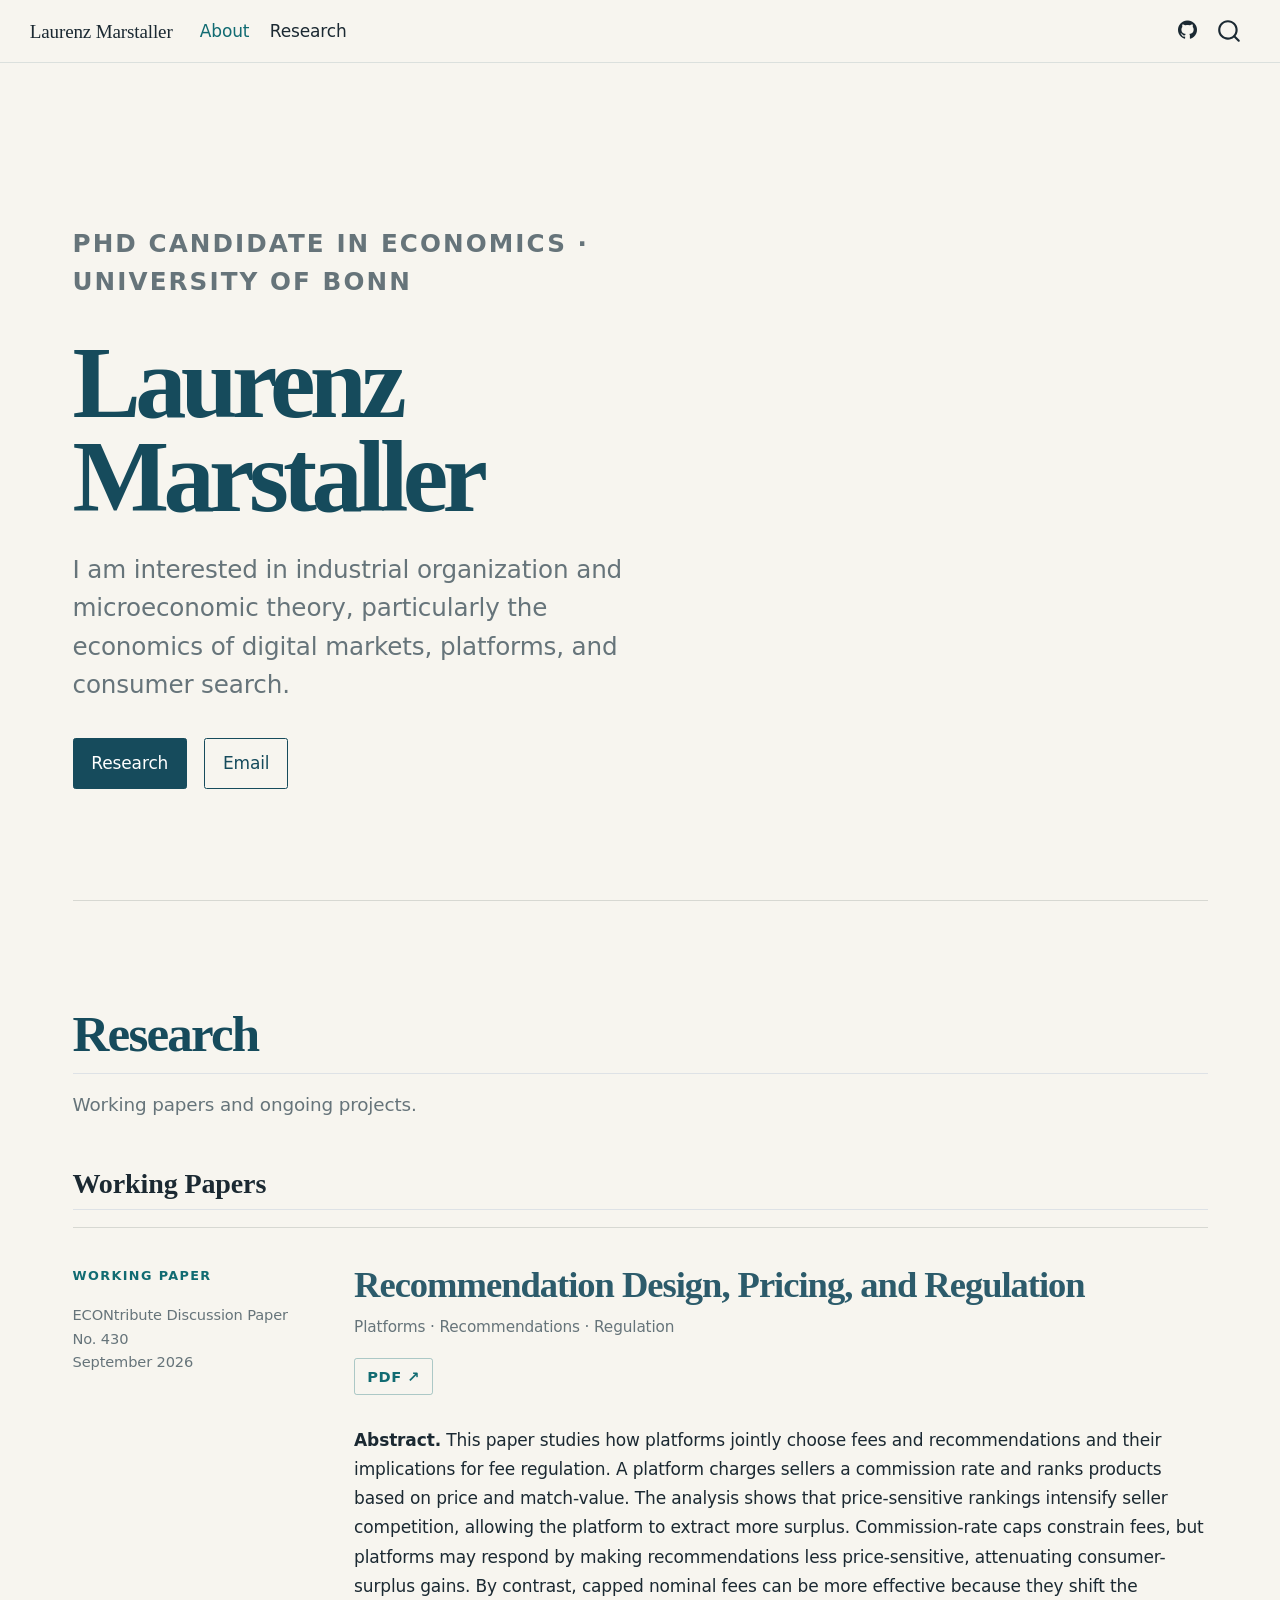
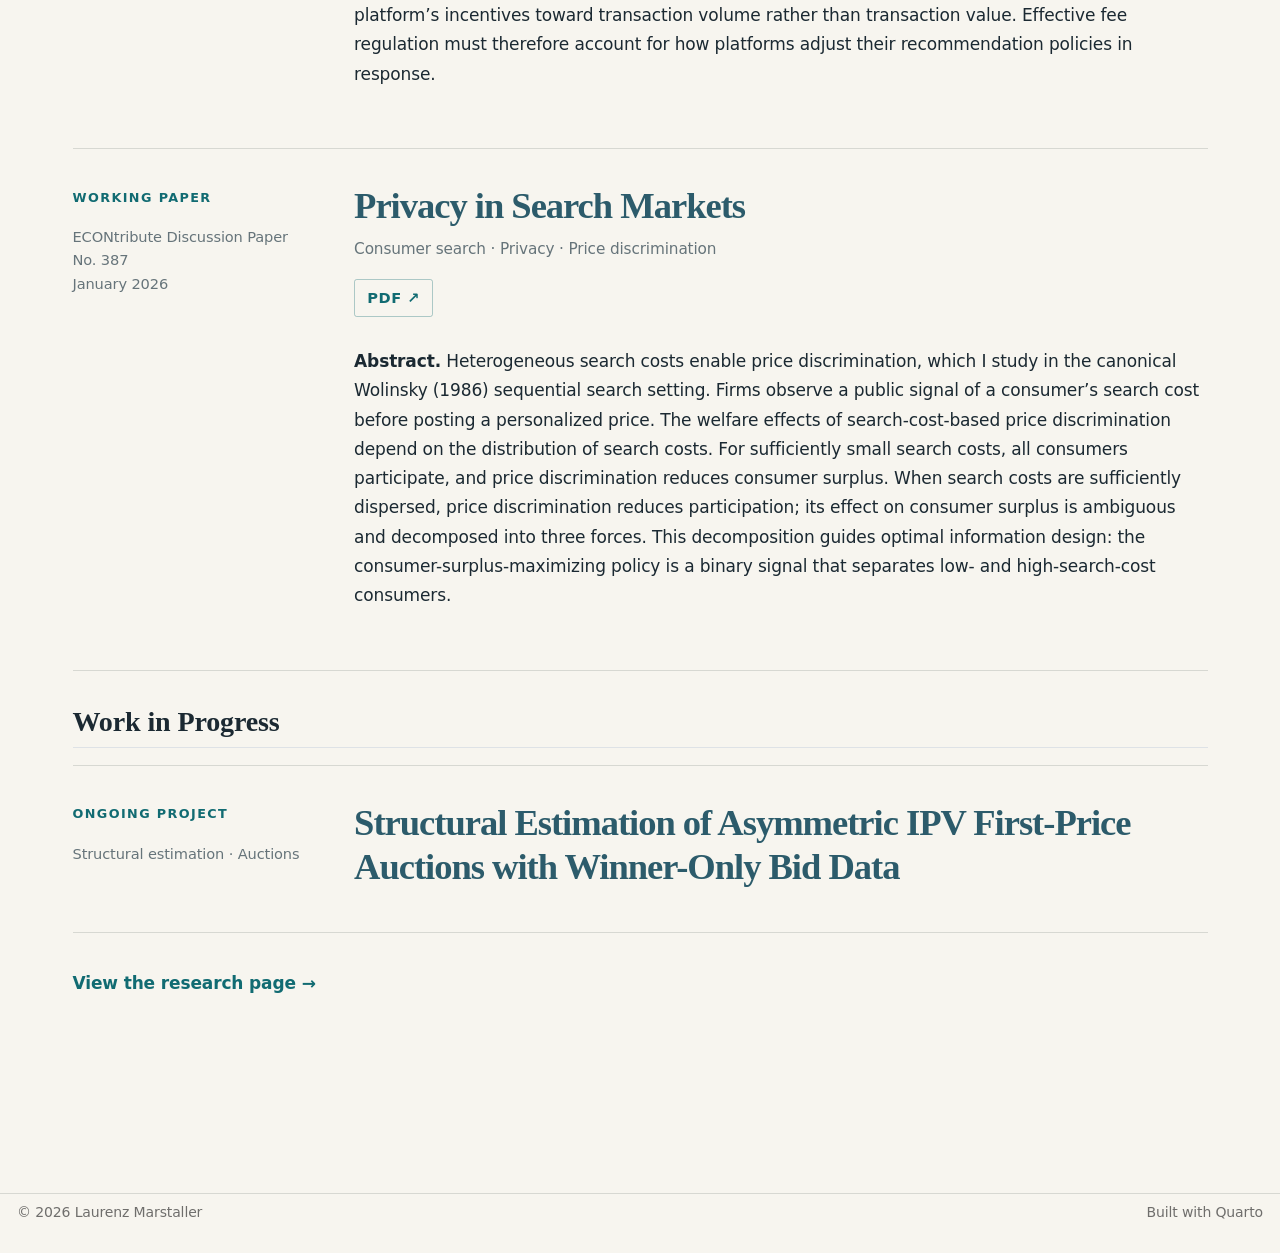
==== commit f074ea39: "Built site for gh-pages" ====
--- a/index.html
+++ b/index.html
@@ -134,7 +134,7 @@
 </div>
 <section id="laurenz-marstaller" class="level1">
 <h1>Laurenz Marstaller</h1>
-<p>My research is in industrial organization and microeconomic theory, with a focus on platforms, consumer search, pricing, regulation, and auctions.</p>
+<p>I am interested in industrial organization and microeconomic theory, particularly the economics of digital markets, platforms, and consumer search.</p>
 <p><a href="./research.html" class="btn btn-primary">Research</a> <a href="mailto:laurenz.marstaller@uni-bonn.de" class="btn btn-outline-primary">Email</a></p>
 </section>
 </div>
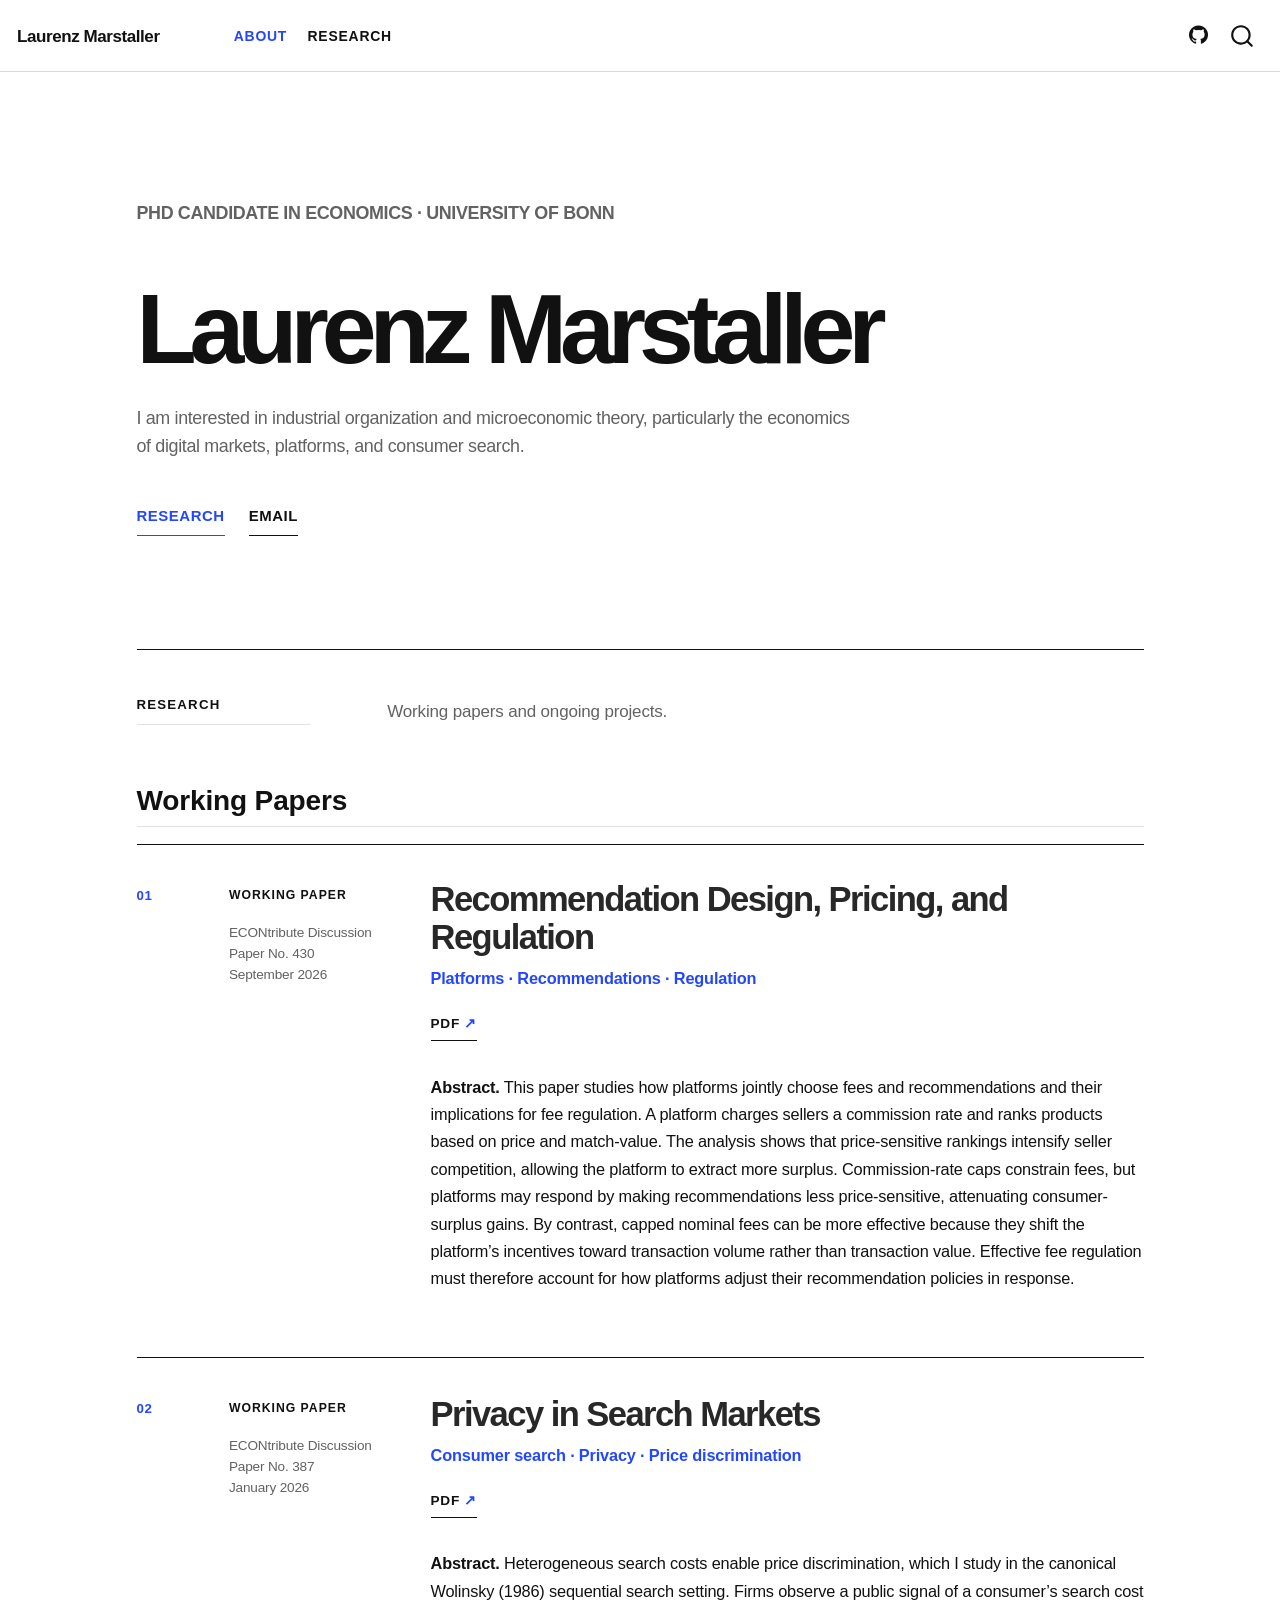
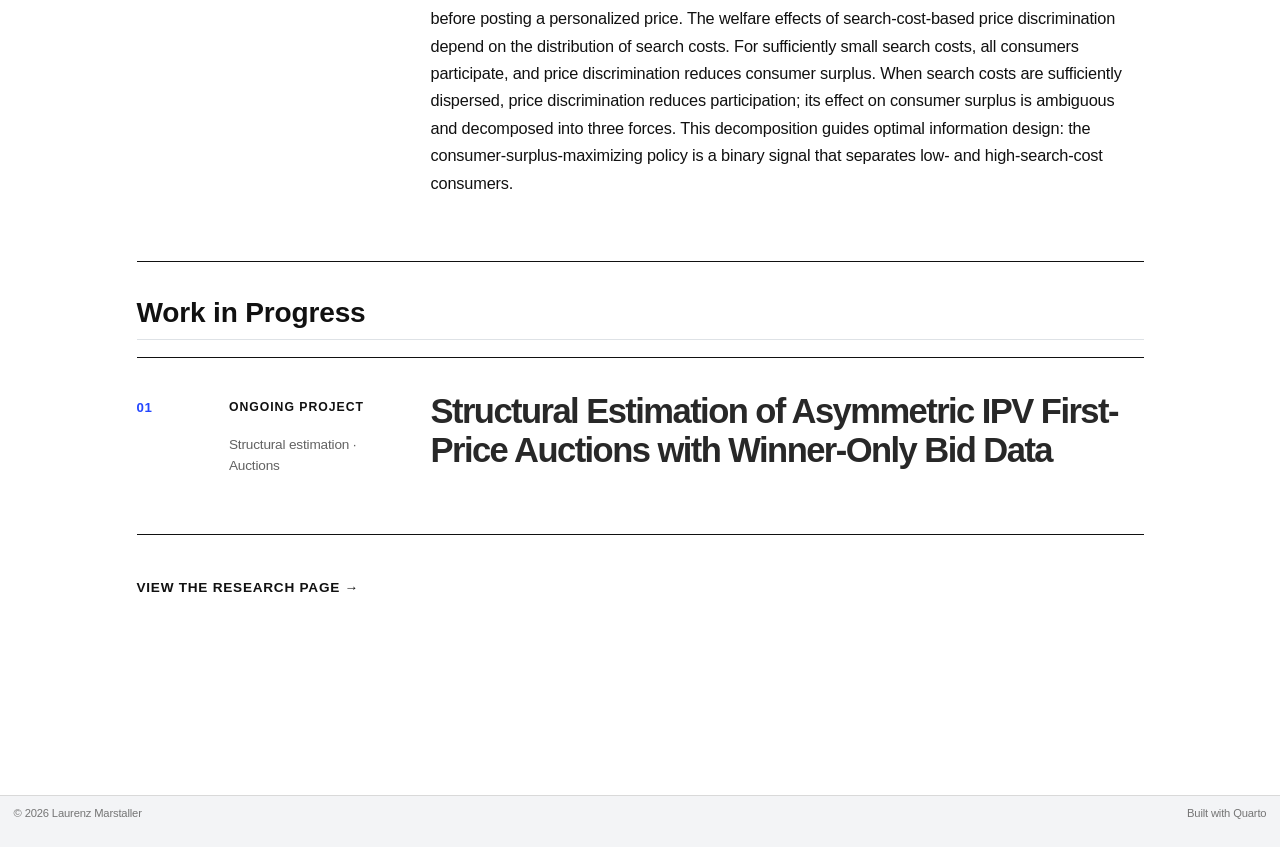
==== commit d3bcf204: "Built site for gh-pages" ====
--- a/index.html
+++ b/index.html
@@ -45,7 +45,7 @@
 <link href="site_libs/quarto-html/quarto-syntax-highlighting-64a204ab8560d761af7679ceaba22944.css" rel="stylesheet" id="quarto-text-highlighting-styles">
 <script src="site_libs/bootstrap/bootstrap.min.js"></script>
 <link href="site_libs/bootstrap/bootstrap-icons.css" rel="stylesheet">
-<link href="site_libs/bootstrap/bootstrap-db47bba4488d42dd11050252a118be88.min.css" rel="stylesheet" append-hash="true" id="quarto-bootstrap" data-mode="light">
+<link href="site_libs/bootstrap/bootstrap-601ffdcdbc358acdad69eddb49862bf3.min.css" rel="stylesheet" append-hash="true" id="quarto-bootstrap" data-mode="light">
 <script id="quarto-search-options" type="application/json">{
   "location": "navbar",
   "copy-button": false,
@@ -74,6 +74,7 @@
   }
 }</script>
 <style>html{ scroll-behavior: smooth; }</style>
+<meta name="google-site-verification" content="4iy7IMMv_2DfoBxsHywKnWP12nTfnTWvlPHQ3gkgEbc">
 
 
 </head>
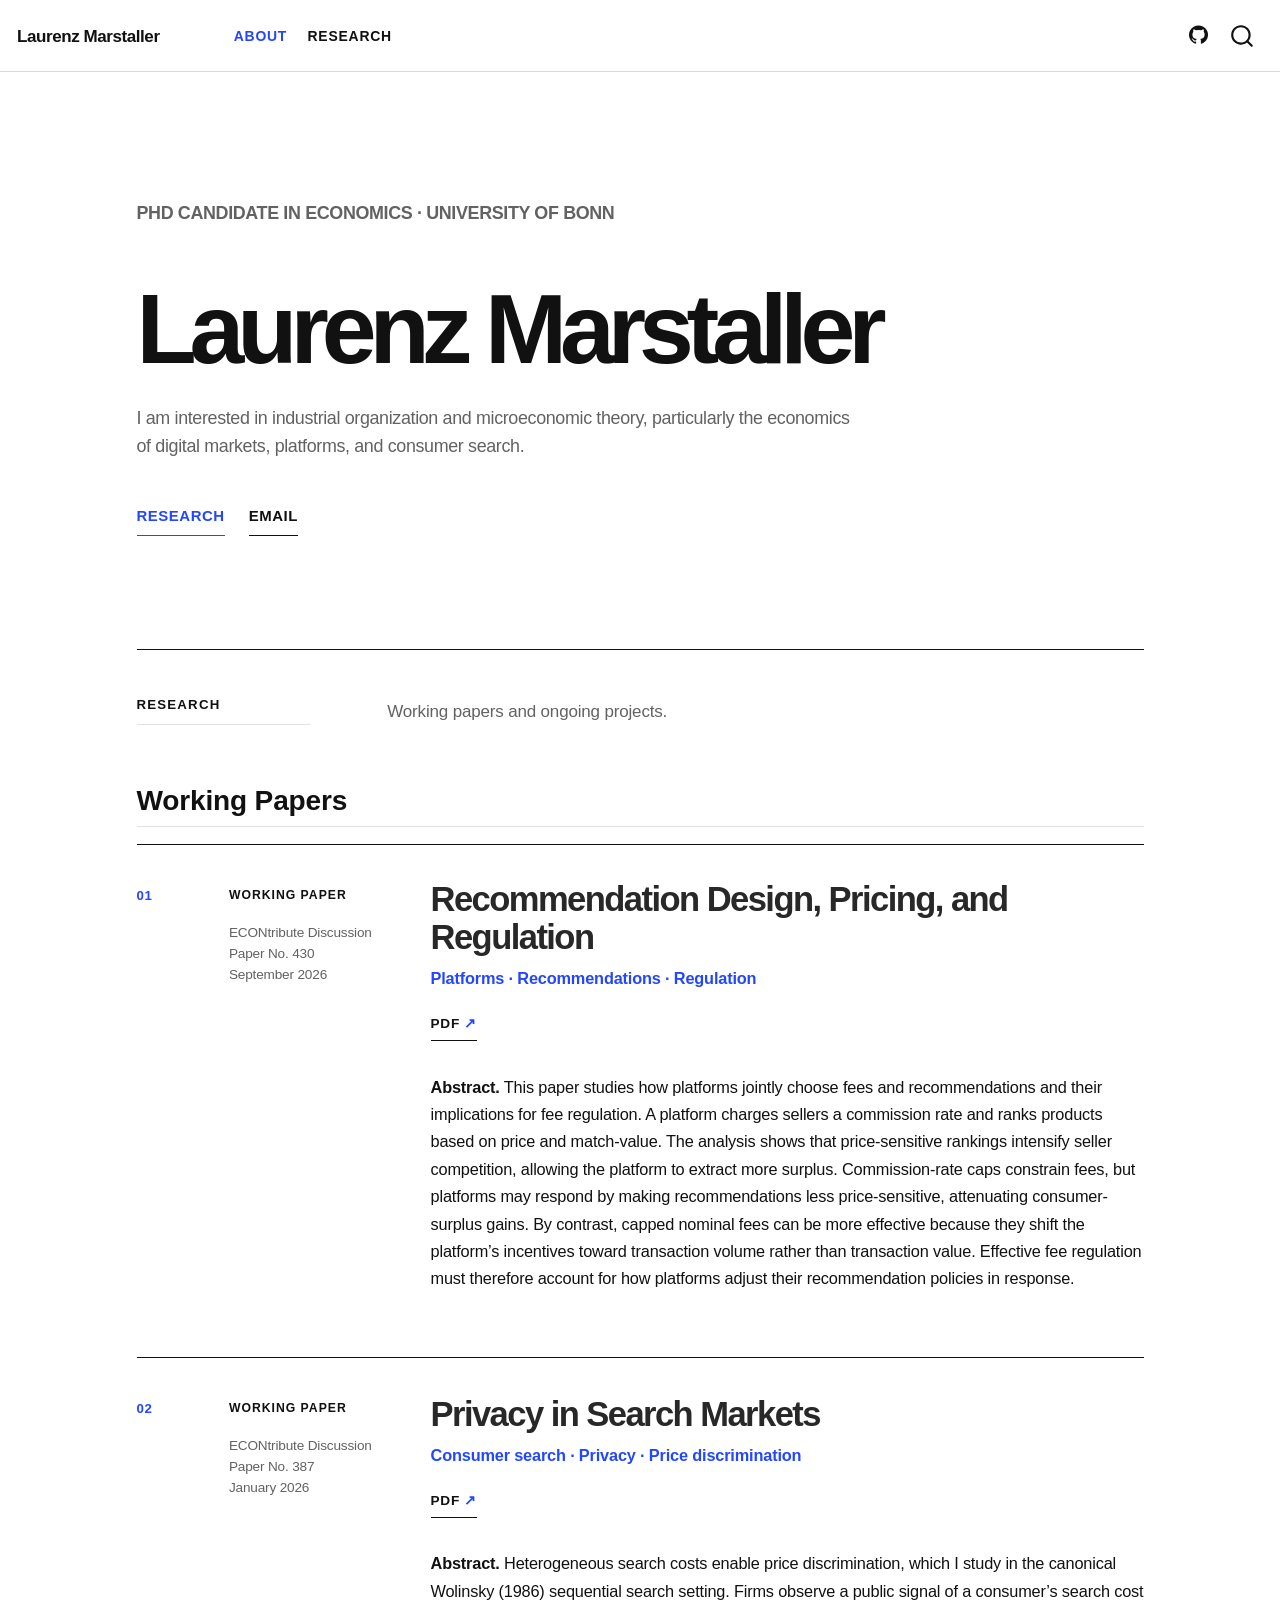
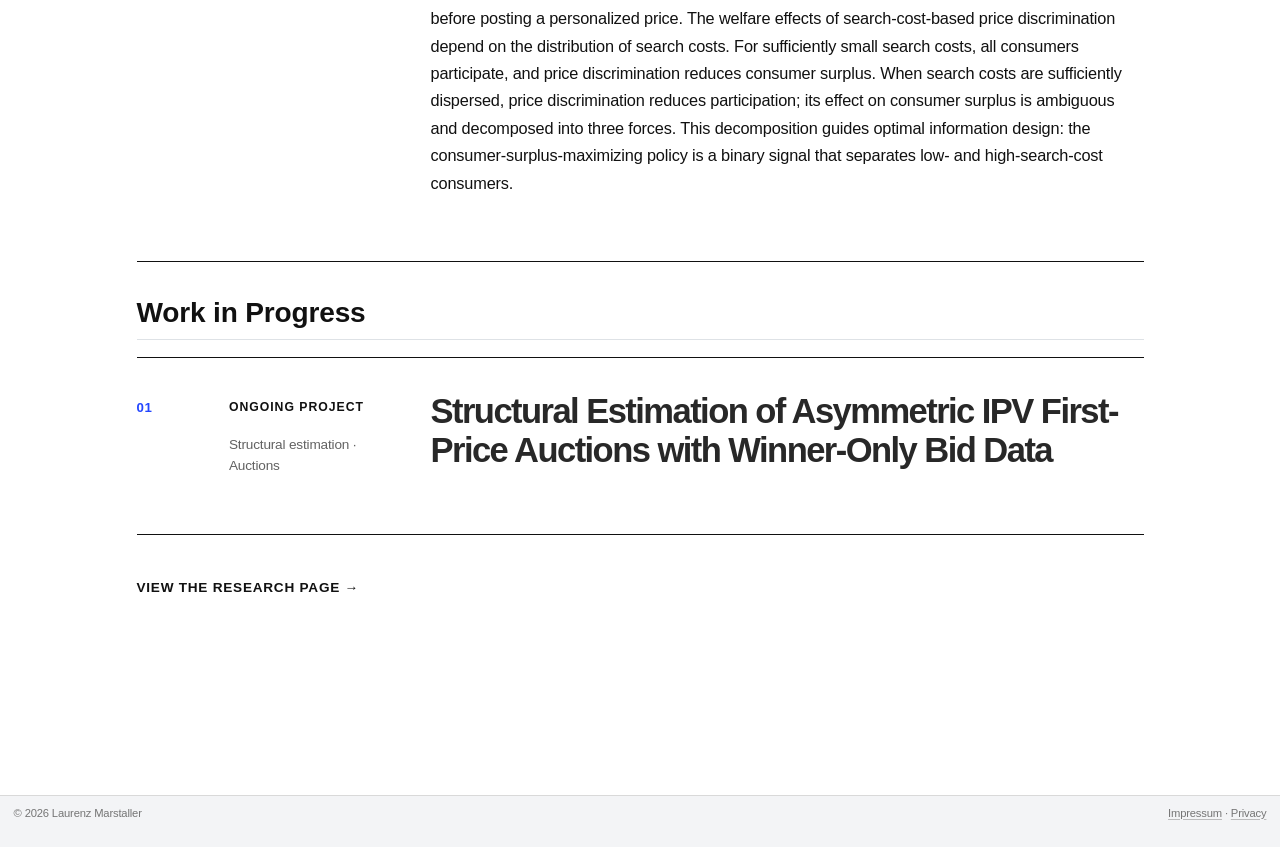
==== commit 84618d73: "Built site for gh-pages" ====
--- a/index.html
+++ b/index.html
@@ -45,7 +45,7 @@
 <link href="site_libs/quarto-html/quarto-syntax-highlighting-64a204ab8560d761af7679ceaba22944.css" rel="stylesheet" id="quarto-text-highlighting-styles">
 <script src="site_libs/bootstrap/bootstrap.min.js"></script>
 <link href="site_libs/bootstrap/bootstrap-icons.css" rel="stylesheet">
-<link href="site_libs/bootstrap/bootstrap-601ffdcdbc358acdad69eddb49862bf3.min.css" rel="stylesheet" append-hash="true" id="quarto-bootstrap" data-mode="light">
+<link href="site_libs/bootstrap/bootstrap-3fc5fbaf8276737cbbceb83a8c60fa87.min.css" rel="stylesheet" append-hash="true" id="quarto-bootstrap" data-mode="light">
 <script id="quarto-search-options" type="application/json">{
   "location": "navbar",
   "copy-button": false,
@@ -623,7 +623,7 @@
       &nbsp;
     </div>
     <div class="nav-footer-right">
-<p>Built with Quarto</p>
+<p><a href="./legal.html#impressum">Impressum</a> · <a href="./legal.html#privacy">Privacy</a></p>
 </div>
   </div>
 </footer>
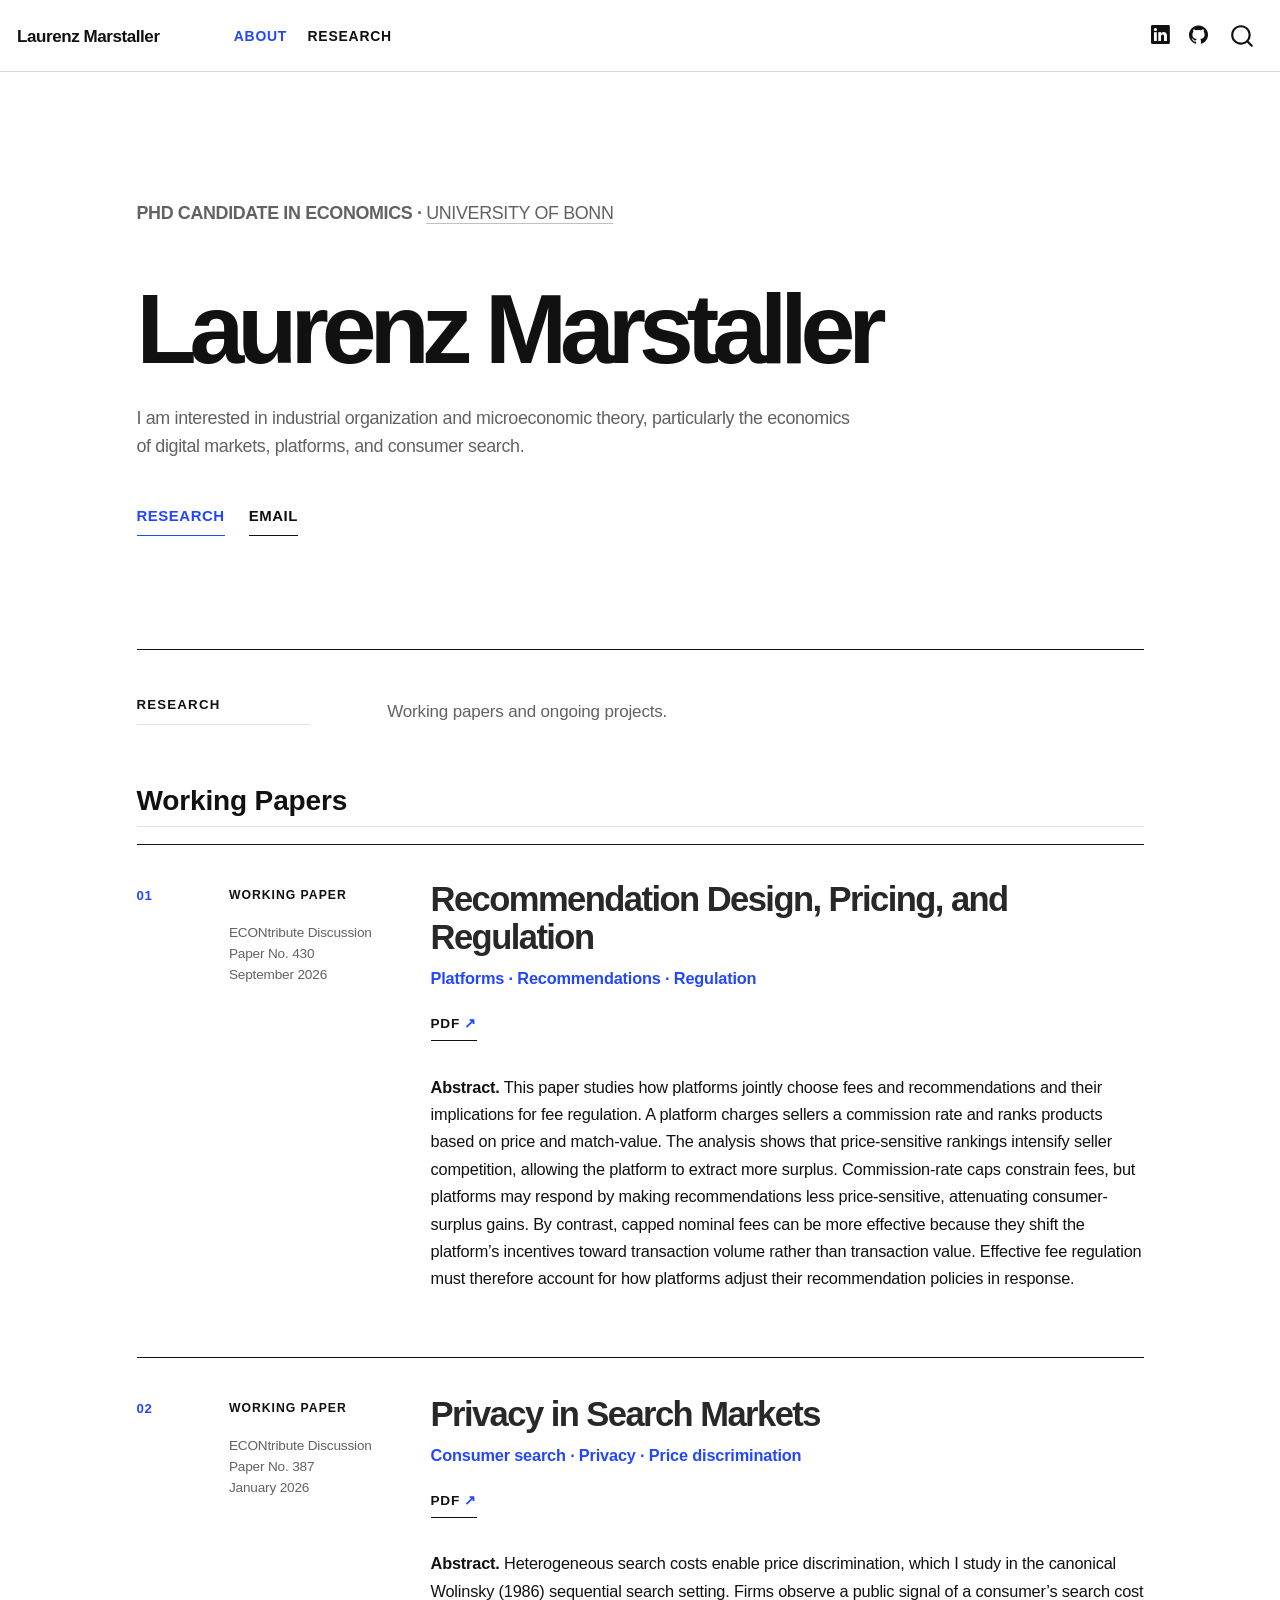
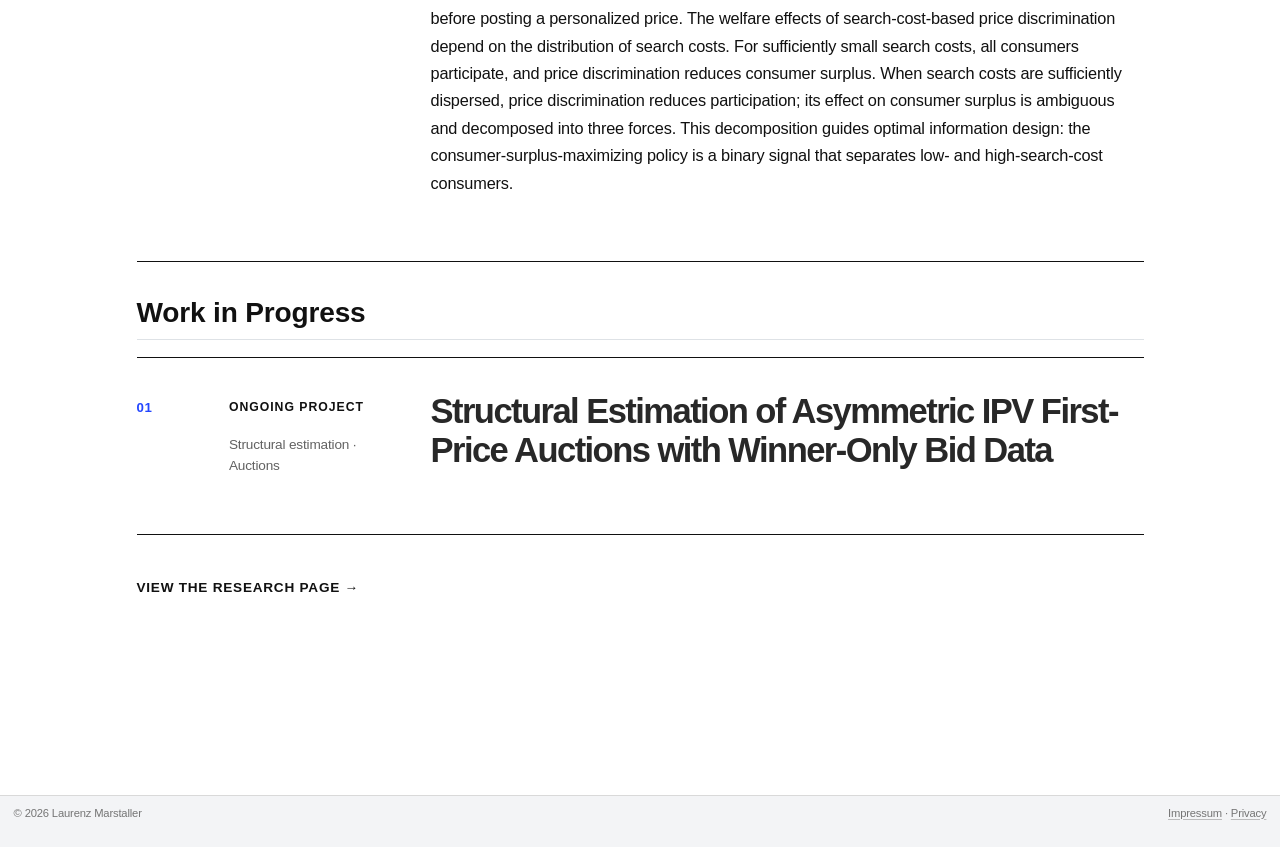
==== commit b4eab3f0: "Built site for gh-pages" ====
--- a/index.html
+++ b/index.html
@@ -45,7 +45,7 @@
 <link href="site_libs/quarto-html/quarto-syntax-highlighting-64a204ab8560d761af7679ceaba22944.css" rel="stylesheet" id="quarto-text-highlighting-styles">
 <script src="site_libs/bootstrap/bootstrap.min.js"></script>
 <link href="site_libs/bootstrap/bootstrap-icons.css" rel="stylesheet">
-<link href="site_libs/bootstrap/bootstrap-3fc5fbaf8276737cbbceb83a8c60fa87.min.css" rel="stylesheet" append-hash="true" id="quarto-bootstrap" data-mode="light">
+<link href="site_libs/bootstrap/bootstrap-5d04323598807cf324a36c210477a5da.min.css" rel="stylesheet" append-hash="true" id="quarto-bootstrap" data-mode="light">
 <script id="quarto-search-options" type="application/json">{
   "location": "navbar",
   "copy-button": false,
@@ -107,6 +107,11 @@
 </ul>
             <ul class="navbar-nav navbar-nav-scroll ms-auto">
   <li class="nav-item compact">
+    <a class="nav-link" href="https://www.linkedin.com/in/laurenz-marstaller/"> <i class="bi bi-linkedin" role="img" aria-label="LinkedIn">
+</i> 
+<span class="menu-text"></span></a>
+  </li>  
+  <li class="nav-item compact">
     <a class="nav-link" href="https://github.com/LaurenzMarstaller"> <i class="bi bi-github" role="img" aria-label="GitHub">
 </i> 
 <span class="menu-text"></span></a>
@@ -131,7 +136,7 @@
 
 <div class="academic-hero">
 <div class="hero-kicker">
-<p>PHD CANDIDATE IN ECONOMICS · UNIVERSITY OF BONN</p>
+<p>PHD CANDIDATE IN ECONOMICS · <a href="https://www.econ.uni-bonn.de/en/people/doctoral-students/laurenz-s-marstaller">UNIVERSITY OF BONN</a></p>
 </div>
 <section id="laurenz-marstaller" class="level1">
 <h1>Laurenz Marstaller</h1>
